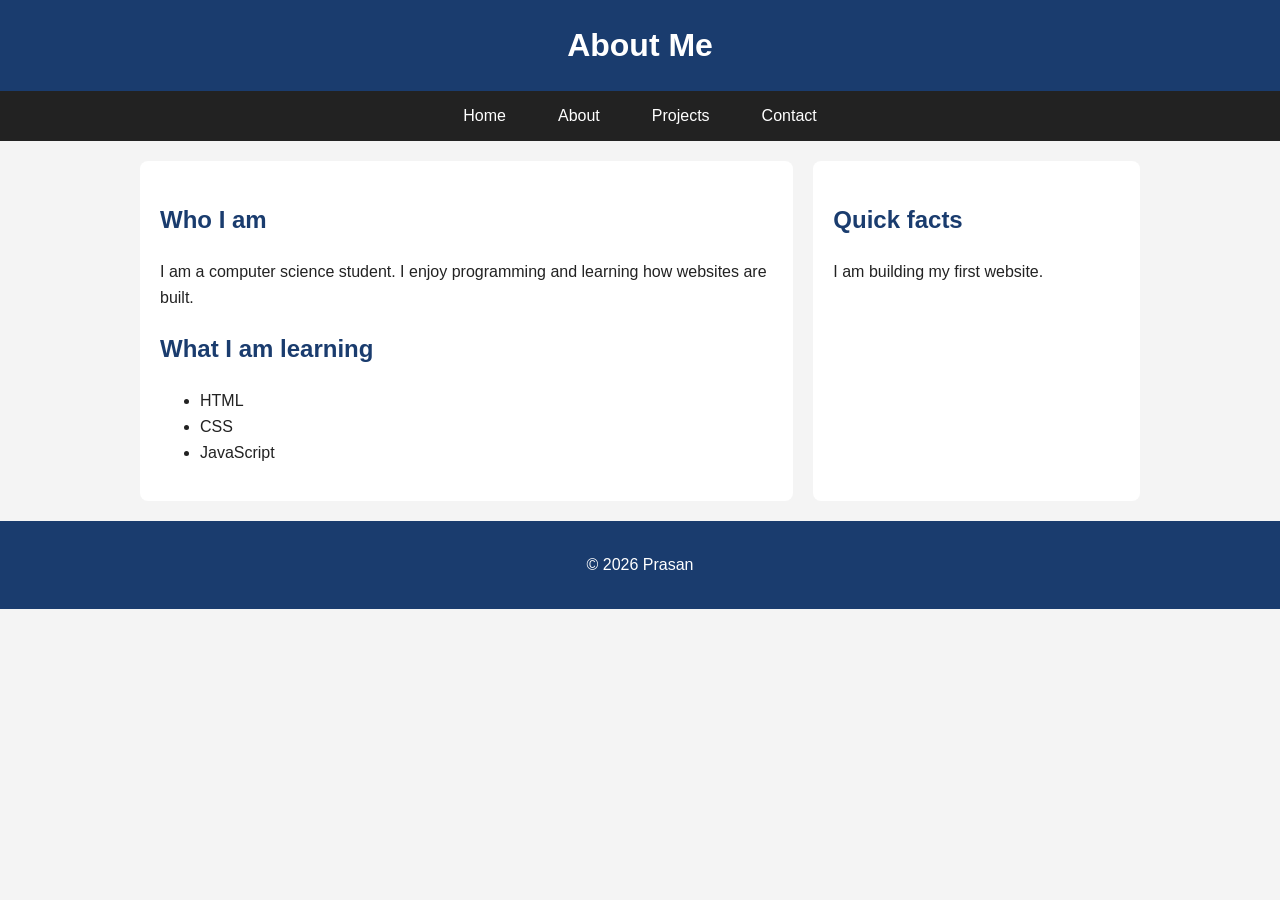
==== about.html @ 81004d93 "Create about.html" ====
<!DOCTYPE html>
<html lang="en">
<head>
  <meta charset="UTF-8">
  <meta name="viewport" content="width=device-width, initial-scale=1.0">
  <title>Prasan - About</title>
  <link rel="stylesheet" href="css/styles.css">
</head>
<body>
  <header>
    <h1>About Me</h1>
  </header>

  <nav>
    <ul>
      <li><a href="index.html">Home</a></li>
      <li><a href="about.html">About</a></li>
      <li><a href="projects.html">Projects</a></li>
      <li><a href="contact.html">Contact</a></li>
    </ul>
  </nav>

  <div class="grid-container">
    <main>
      <h2>Who I am</h2>
      <p>I am a computer science student. I enjoy programming and learning how websites are built.</p>
      <h2>What I am learning</h2>
      <ul>
        <li>HTML</li>
        <li>CSS</li>
        <li>JavaScript</li>
      </ul>
    </main>
    <aside>
      <h2>Quick facts</h2>
      <p>I am building my first website.</p>
    </aside>
  </div>

  <footer>
    <p>&copy; 2026 Prasan</p>
  </footer>
</body>
</html>
---- css/styles.css ----
:root {
  --background: #F4F4F4;
  --main: #1A3C6E;
  --accent: #E8630A;
  --text: #222222;
}

body {
  font-family: Arial, sans-serif;
  background-color: var(--background);
  color: var(--text);
  margin: 0;
  line-height: 1.6;
}

header {
  background-color: var(--main);
  color: white;
  padding: 20px;
  text-align: center;
}

nav ul {
  list-style: none;
  padding: 0;
  margin: 0;
  display: flex;
  justify-content: center;
  gap: 20px;
  background-color: var(--text);
}

nav a {
  display: block;
  padding: 12px 16px;
  color: white;
  text-decoration: none;
}

nav a:hover {
  background-color: var(--accent);
}

.grid-container {
  display: grid;
  grid-template-columns: 2fr 1fr;
  gap: 20px;
  max-width: 1000px;
  margin: 20px auto;
  padding: 0 20px;
}

main, aside {
  background-color: white;
  padding: 20px;
  border-radius: 8px;
}

h1, h2 {
  color: var(--main);
}

header h1 {
  color: white;
  margin: 0;
}

a {
  color: var(--accent);
}

footer {
  background-color: var(--main);
  color: white;
  text-align: center;
  padding: 15px;
}

#clock {
  font-size: 24px;
  font-weight: bold;
  color: var(--accent);
}

@media (max-width: 768px) {
  .grid-container {
    grid-template-columns: 1fr;
  }
  nav ul {
    flex-direction: column;
    gap: 0;
    text-align: center;
  }
}
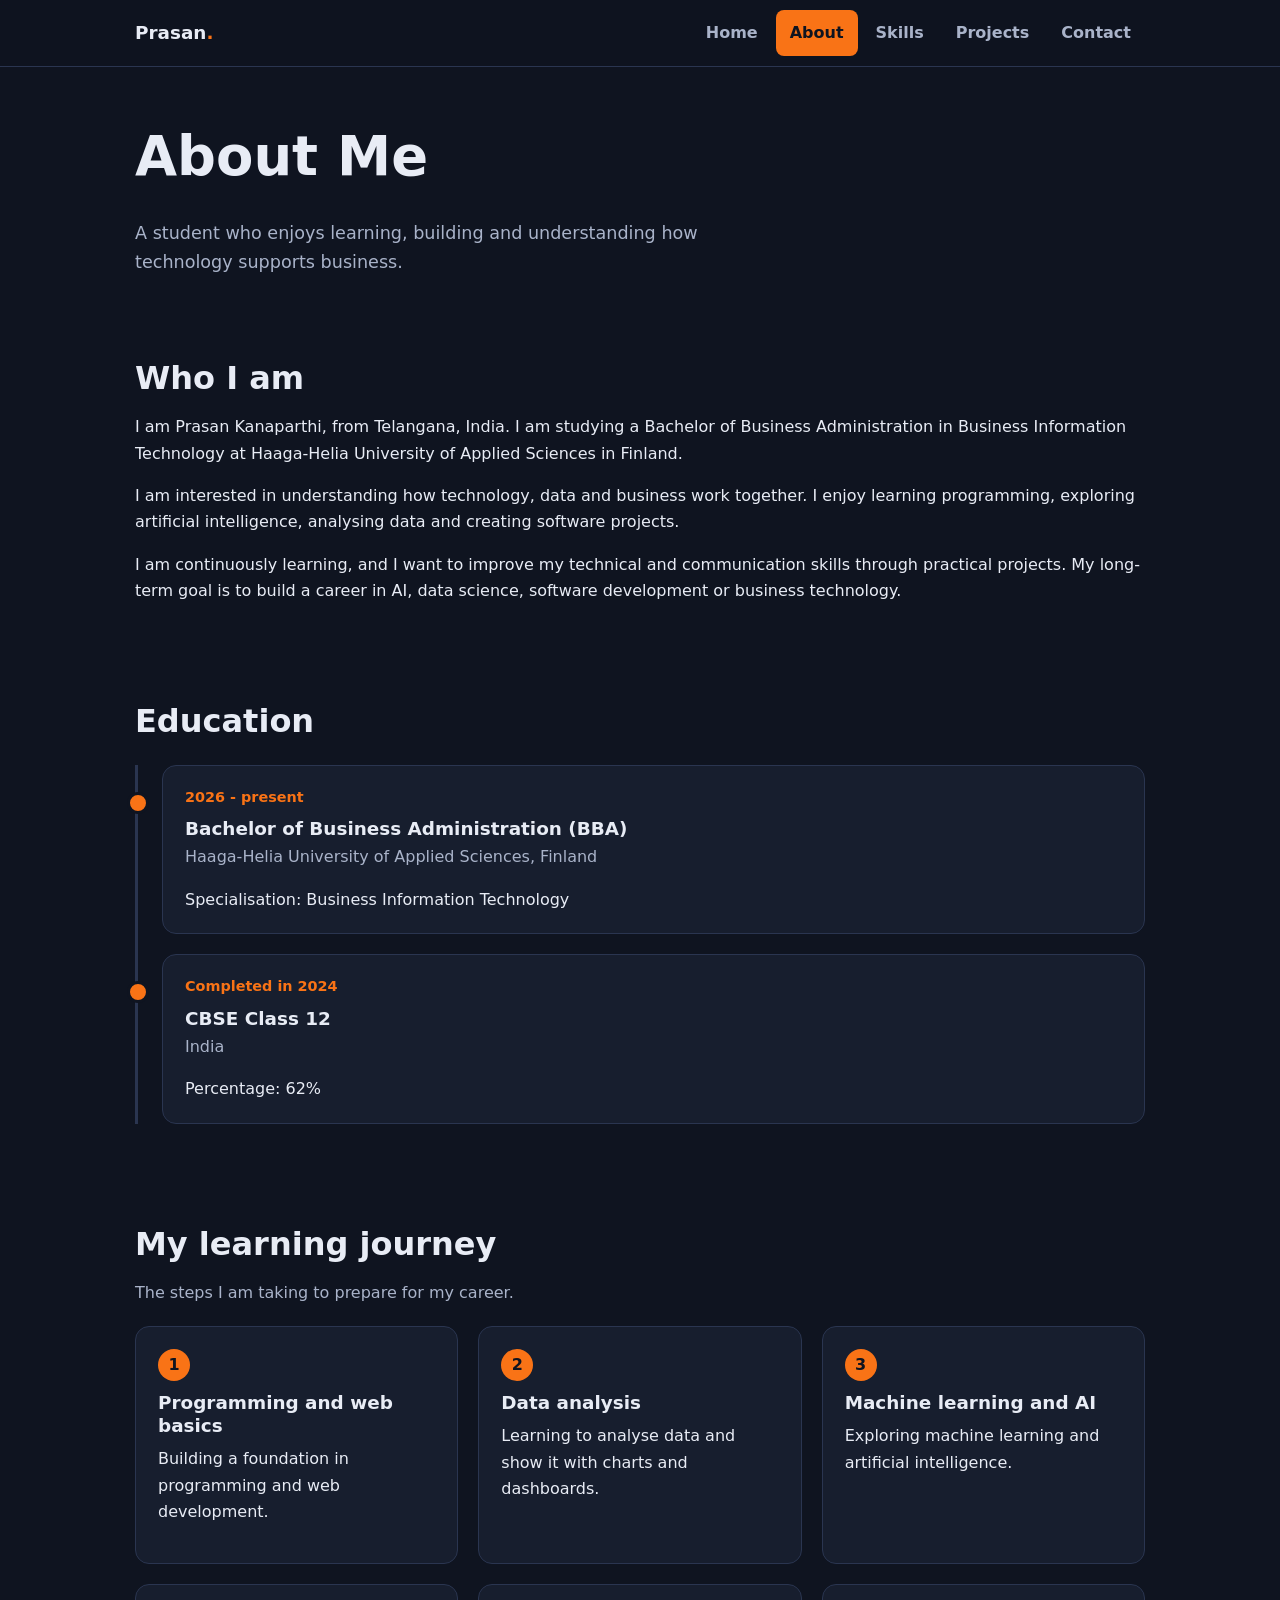
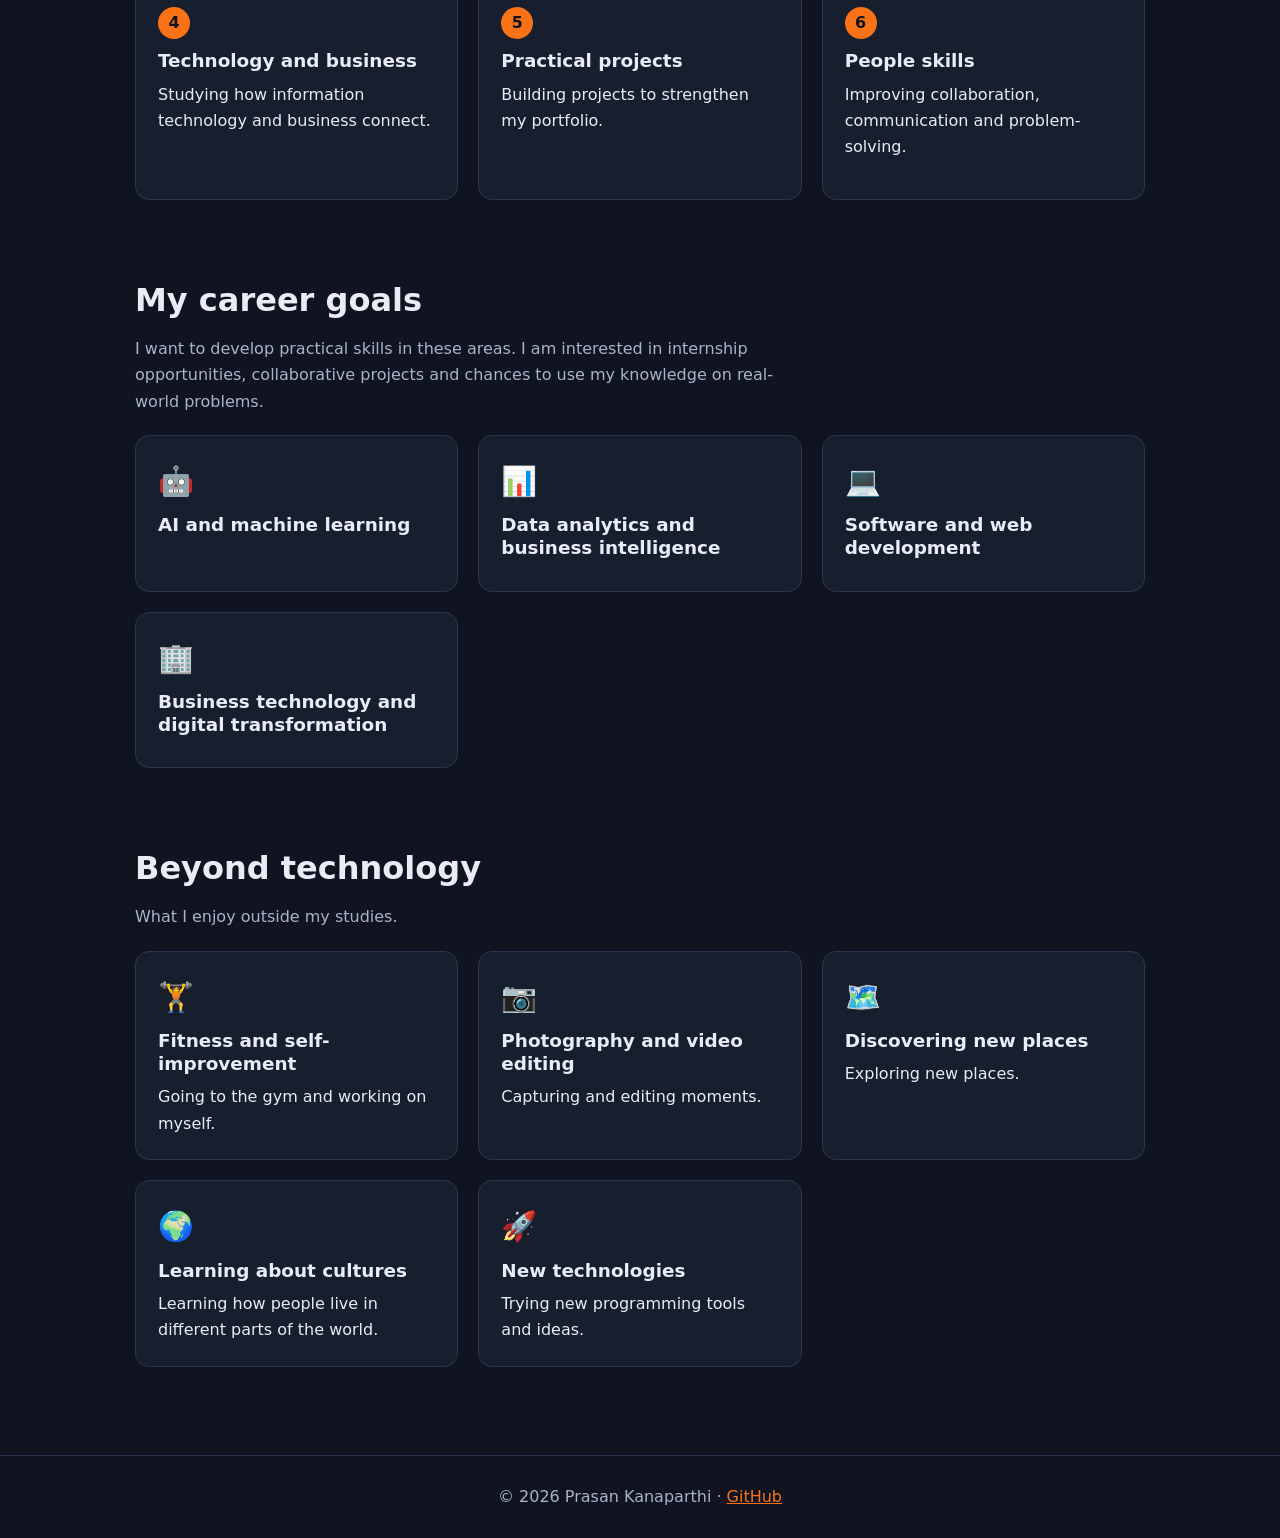
==== commit fdf19f7e: "Add files via upload" ====
--- a/about.html
+++ b/about.html
@@ -3,42 +3,151 @@
 <head>
   <meta charset="UTF-8">
   <meta name="viewport" content="width=device-width, initial-scale=1.0">
-  <title>Prasan - About</title>
+  <title>About - Prasan Kanaparthi</title>
+  <meta name="description" content="About Prasan Kanaparthi: education, learning journey, career goals and interests.">
+  <link rel="icon" href="data:image/svg+xml,%3Csvg%20xmlns='http://www.w3.org/2000/svg'%20viewBox='0%200%2064%2064'%3E%3Crect%20width='64'%20height='64'%20rx='14'%20fill='%23f97316'/%3E%3Ctext%20x='32'%20y='44'%20font-size='34'%20font-family='Arial'%20font-weight='700'%20text-anchor='middle'%20fill='%230f1420'%3EP%3C/text%3E%3C/svg%3E">
   <link rel="stylesheet" href="css/styles.css">
 </head>
 <body>
-  <header>
-    <h1>About Me</h1>
+  <a class="skip-link" href="#main">Skip to main content</a>
+
+  <header class="site-header">
+    <div class="container nav-bar">
+      <a class="brand" href="index.html">Prasan<span>.</span></a>
+      <nav aria-label="Main navigation">
+        <ul class="nav-links">
+          <li><a href="index.html">Home</a></li>
+          <li><a href="about.html" aria-current="page">About</a></li>
+          <li><a href="skills.html">Skills</a></li>
+          <li><a href="projects.html">Projects</a></li>
+          <li><a href="contact.html">Contact</a></li>
+        </ul>
+      </nav>
+    </div>
   </header>
 
-  <nav>
-    <ul>
-      <li><a href="index.html">Home</a></li>
-      <li><a href="about.html">About</a></li>
-      <li><a href="projects.html">Projects</a></li>
-      <li><a href="contact.html">Contact</a></li>
-    </ul>
-  </nav>
+  <main id="main" class="container">
+    <div class="page-title fade-up">
+      <h1>About Me</h1>
+      <p>A student who enjoys learning, building and understanding how technology supports business.</p>
+    </div>
 
-  <div class="grid-container">
-    <main>
-      <h2>Who I am</h2>
-      <p>I am a computer science student. I enjoy programming and learning how websites are built.</p>
-      <h2>What I am learning</h2>
-      <ul>
-        <li>HTML</li>
-        <li>CSS</li>
-        <li>JavaScript</li>
-      </ul>
-    </main>
-    <aside>
-      <h2>Quick facts</h2>
-      <p>I am building my first website.</p>
-    </aside>
-  </div>
+    <section class="section" aria-labelledby="bio-title">
+      <h2 id="bio-title">Who I am</h2>
+      <p>I am Prasan Kanaparthi, from Telangana, India. I am studying a Bachelor of Business Administration in Business Information Technology at Haaga-Helia University of Applied Sciences in Finland.</p>
+      <p>I am interested in understanding how technology, data and business work together. I enjoy learning programming, exploring artificial intelligence, analysing data and creating software projects.</p>
+      <p>I am continuously learning, and I want to improve my technical and communication skills through practical projects. My long-term goal is to build a career in AI, data science, software development or business technology.</p>
+    </section>
 
-  <footer>
-    <p>&copy; 2026 Prasan</p>
+    <section class="section" aria-labelledby="edu-title">
+      <h2 id="edu-title">Education</h2>
+      <ol class="timeline">
+        <li>
+          <p class="when">2026 - present</p>
+          <h3>Bachelor of Business Administration (BBA)</h3>
+          <p class="muted">Haaga-Helia University of Applied Sciences, Finland</p>
+          <p>Specialisation: Business Information Technology</p>
+        </li>
+        <li>
+          <p class="when">Completed in 2024</p>
+          <h3>CBSE Class 12</h3>
+          <p class="muted">India</p>
+          <p>Percentage: 62%</p>
+        </li>
+      </ol>
+    </section>
+
+    <section class="section" aria-labelledby="journey-title">
+      <h2 id="journey-title">My learning journey</h2>
+      <p class="section-intro">The steps I am taking to prepare for my career.</p>
+      <ol class="steps">
+        <li>
+          <h3>Programming and web basics</h3>
+          <p>Building a foundation in programming and web development.</p>
+        </li>
+        <li>
+          <h3>Data analysis</h3>
+          <p>Learning to analyse data and show it with charts and dashboards.</p>
+        </li>
+        <li>
+          <h3>Machine learning and AI</h3>
+          <p>Exploring machine learning and artificial intelligence.</p>
+        </li>
+        <li>
+          <h3>Technology and business</h3>
+          <p>Studying how information technology and business connect.</p>
+        </li>
+        <li>
+          <h3>Practical projects</h3>
+          <p>Building projects to strengthen my portfolio.</p>
+        </li>
+        <li>
+          <h3>People skills</h3>
+          <p>Improving collaboration, communication and problem-solving.</p>
+        </li>
+      </ol>
+    </section>
+
+    <section class="section" aria-labelledby="goals-title">
+      <h2 id="goals-title">My career goals</h2>
+      <p class="section-intro">I want to develop practical skills in these areas. I am interested in internship opportunities, collaborative projects and chances to use my knowledge on real-world problems.</p>
+      <div class="card-grid">
+        <div class="card">
+          <span class="icon" aria-hidden="true">🤖</span>
+          <h3>AI and machine learning</h3>
+        </div>
+        <div class="card">
+          <span class="icon" aria-hidden="true">📊</span>
+          <h3>Data analytics and business intelligence</h3>
+        </div>
+        <div class="card">
+          <span class="icon" aria-hidden="true">💻</span>
+          <h3>Software and web development</h3>
+        </div>
+        <div class="card">
+          <span class="icon" aria-hidden="true">🏢</span>
+          <h3>Business technology and digital transformation</h3>
+        </div>
+      </div>
+    </section>
+
+    <section class="section" aria-labelledby="beyond-title">
+      <h2 id="beyond-title">Beyond technology</h2>
+      <p class="section-intro">What I enjoy outside my studies.</p>
+      <div class="card-grid">
+        <div class="card">
+          <span class="icon" aria-hidden="true">🏋️</span>
+          <h3>Fitness and self-improvement</h3>
+          <p>Going to the gym and working on myself.</p>
+        </div>
+        <div class="card">
+          <span class="icon" aria-hidden="true">📷</span>
+          <h3>Photography and video editing</h3>
+          <p>Capturing and editing moments.</p>
+        </div>
+        <div class="card">
+          <span class="icon" aria-hidden="true">🗺️</span>
+          <h3>Discovering new places</h3>
+          <p>Exploring new places.</p>
+        </div>
+        <div class="card">
+          <span class="icon" aria-hidden="true">🌍</span>
+          <h3>Learning about cultures</h3>
+          <p>Learning how people live in different parts of the world.</p>
+        </div>
+        <div class="card">
+          <span class="icon" aria-hidden="true">🚀</span>
+          <h3>New technologies</h3>
+          <p>Trying new programming tools and ideas.</p>
+        </div>
+      </div>
+    </section>
+  </main>
+
+  <footer class="site-footer">
+    <div class="container">
+      <p>&copy; 2026 Prasan Kanaparthi &middot; <a href="https://github.com/prasankanaparthi">GitHub</a></p>
+    </div>
   </footer>
 </body>
 </html>
--- a/css/styles.css
+++ b/css/styles.css
@@ -1,94 +1,582 @@
+/* ===== Colours and basics ===== */
 :root {
-  --background: #F4F4F4;
-  --main: #1A3C6E;
-  --accent: #E8630A;
-  --text: #222222;
+  --bg: #0f1420;
+  --surface: #171e2e;
+  --surface-2: #1e2740;
+  --border: #2a3550;
+  --text: #e8ecf5;
+  --muted: #a9b3c9;
+  --accent: #f97316;
+  --accent-dark: #0f1420;
+  --radius: 14px;
+}
+
+* {
+  box-sizing: border-box;
+}
+
+@media (prefers-reduced-motion: no-preference) {
+  html {
+    scroll-behavior: smooth;
+  }
 }
 
 body {
-  font-family: Arial, sans-serif;
-  background-color: var(--background);
+  margin: 0;
+  background-color: var(--bg);
   color: var(--text);
+  font-family: system-ui, -apple-system, "Segoe UI", Roboto, Arial, sans-serif;
+  line-height: 1.65;
+}
+
+img {
+  max-width: 100%;
+}
+
+h1,
+h2,
+h3 {
+  line-height: 1.25;
+  margin: 0 0 0.5em;
+}
+
+h1 {
+  font-size: clamp(2.1rem, 6vw, 3.4rem);
+}
+
+h2 {
+  font-size: clamp(1.5rem, 4vw, 2rem);
+}
+
+h3 {
+  font-size: 1.15rem;
+}
+
+p {
+  margin: 0 0 1em;
+}
+
+a {
+  color: var(--accent);
+}
+
+a:hover {
+  color: #fdba74;
+}
+
+a:focus-visible,
+summary:focus-visible {
+  outline: 3px solid #fdba74;
+  outline-offset: 3px;
+  border-radius: 4px;
+}
+
+.container {
+  width: 100%;
+  max-width: 1050px;
+  margin: 0 auto;
+  padding: 0 20px;
+}
+
+/* ===== Skip link ===== */
+.skip-link {
+  position: absolute;
+  left: 12px;
+  top: -60px;
+  background: var(--accent);
+  color: var(--accent-dark);
+  padding: 10px 16px;
+  border-radius: 8px;
+  font-weight: 700;
+  text-decoration: none;
+  z-index: 100;
+}
+
+.skip-link:focus {
+  top: 12px;
+}
+
+/* ===== Header and navigation ===== */
+.site-header {
+  background-color: rgba(15, 20, 32, 0.95);
+  border-bottom: 1px solid var(--border);
+  position: sticky;
+  top: 0;
+  z-index: 50;
+}
+
+.nav-bar {
+  display: flex;
+  flex-wrap: wrap;
+  align-items: center;
+  justify-content: space-between;
+  gap: 4px 16px;
+  padding-top: 10px;
+  padding-bottom: 10px;
+}
+
+.brand {
+  color: var(--text);
+  font-weight: 800;
+  font-size: 1.15rem;
+  text-decoration: none;
+  padding: 8px 0;
+}
+
+.brand span {
+  color: var(--accent);
+}
+
+.nav-links {
+  list-style: none;
+  display: flex;
+  flex-wrap: wrap;
+  gap: 4px;
   margin: 0;
-  line-height: 1.6;
-}
-
-header {
-  background-color: var(--main);
-  color: white;
-  padding: 20px;
+  padding: 0;
+}
+
+.nav-links a {
+  display: block;
+  padding: 10px 14px;
+  color: var(--muted);
+  text-decoration: none;
+  border-radius: 8px;
+  font-weight: 600;
+  transition: background-color 0.2s, color 0.2s;
+}
+
+.nav-links a:hover {
+  background-color: var(--surface-2);
+  color: var(--text);
+}
+
+.nav-links a[aria-current="page"] {
+  color: var(--accent-dark);
+  background-color: var(--accent);
+}
+
+/* ===== Page title (inner pages) ===== */
+.page-title {
+  padding: 56px 0 24px;
+}
+
+.page-title p {
+  color: var(--muted);
+  max-width: 640px;
+  font-size: 1.1rem;
+}
+
+/* ===== Hero ===== */
+.hero {
+  display: grid;
+  grid-template-columns: 1.6fr 1fr;
+  gap: 40px;
+  align-items: center;
+  padding: 64px 0 48px;
+}
+
+.eyebrow {
+  color: var(--accent);
+  font-weight: 700;
+  letter-spacing: 0.08em;
+  text-transform: uppercase;
+  font-size: 0.85rem;
+  margin-bottom: 8px;
+}
+
+.headline {
+  font-size: clamp(1.05rem, 3vw, 1.3rem);
+  color: var(--muted);
+  font-weight: 600;
+}
+
+.hero-text p.intro {
+  max-width: 600px;
+}
+
+.button-row {
+  display: flex;
+  flex-wrap: wrap;
+  gap: 12px;
+  margin-top: 24px;
+}
+
+.btn {
+  display: inline-block;
+  padding: 12px 22px;
+  min-height: 44px;
+  border-radius: 999px;
+  font-weight: 700;
+  text-decoration: none;
+  border: 2px solid var(--accent);
+  transition: transform 0.2s, background-color 0.2s;
+}
+
+.btn:hover {
+  transform: translateY(-2px);
+}
+
+.btn-primary {
+  background-color: var(--accent);
+  color: var(--accent-dark);
+}
+
+.btn-primary:hover {
+  background-color: #fdba74;
+  border-color: #fdba74;
+  color: var(--accent-dark);
+}
+
+.btn-outline {
+  background-color: transparent;
+  color: var(--accent);
+}
+
+.btn-outline:hover {
+  background-color: var(--surface-2);
+  color: #fdba74;
+}
+
+.hero-side {
+  display: flex;
+  flex-direction: column;
+  align-items: center;
+  gap: 20px;
+}
+
+.photo {
+  width: 190px;
+  height: 190px;
+  border-radius: 50%;
+  display: flex;
+  align-items: center;
+  justify-content: center;
+  font-size: 3.2rem;
+  font-weight: 800;
+  color: var(--accent-dark);
+  background: linear-gradient(135deg, #f97316, #fdba74);
+  border: 4px solid var(--surface-2);
+}
+
+.clock-card {
+  width: 100%;
+  max-width: 280px;
   text-align: center;
-}
-
-nav ul {
+  padding: 16px;
+  background-color: var(--surface);
+  border: 1px solid var(--border);
+  border-radius: var(--radius);
+}
+
+.clock-card p {
+  margin: 0;
+  color: var(--muted);
+  font-size: 0.9rem;
+}
+
+#clock {
+  font-size: 1.9rem;
+  font-weight: 800;
+  color: var(--accent);
+  font-variant-numeric: tabular-nums;
+}
+
+/* ===== Sections and cards ===== */
+.section {
+  padding: 40px 0;
+}
+
+.section-intro {
+  color: var(--muted);
+  max-width: 680px;
+}
+
+.card-grid {
+  display: grid;
+  grid-template-columns: repeat(auto-fit, minmax(260px, 1fr));
+  gap: 20px;
+  margin-top: 20px;
+}
+
+.card {
+  background-color: var(--surface);
+  border: 1px solid var(--border);
+  border-radius: var(--radius);
+  padding: 22px;
+  transition: transform 0.2s, border-color 0.2s;
+}
+
+.card:hover {
+  transform: translateY(-3px);
+  border-color: var(--accent);
+}
+
+.card p:last-child {
+  margin-bottom: 0;
+}
+
+.icon {
+  font-size: 1.8rem;
+  display: block;
+  margin-bottom: 8px;
+}
+
+.muted {
+  color: var(--muted);
+}
+
+/* ===== Tags ===== */
+.tags {
   list-style: none;
+  display: flex;
+  flex-wrap: wrap;
+  gap: 8px;
+  margin: 12px 0 0;
   padding: 0;
+}
+
+.tags li {
+  background-color: var(--surface-2);
+  border: 1px solid var(--border);
+  color: var(--text);
+  padding: 4px 12px;
+  border-radius: 999px;
+  font-size: 0.9rem;
+}
+
+.badge {
+  display: inline-block;
+  background-color: var(--surface-2);
+  border: 1px solid var(--accent);
+  color: var(--accent);
+  padding: 2px 10px;
+  border-radius: 999px;
+  font-size: 0.8rem;
+  font-weight: 700;
+  margin-left: 8px;
+  vertical-align: middle;
+}
+
+/* ===== Timeline ===== */
+.timeline {
+  list-style: none;
+  margin: 24px 0 0;
+  padding: 0 0 0 24px;
+  border-left: 3px solid var(--border);
+}
+
+.timeline li {
+  position: relative;
+  background-color: var(--surface);
+  border: 1px solid var(--border);
+  border-radius: var(--radius);
+  padding: 20px 22px;
+  margin-bottom: 20px;
+}
+
+.timeline li::before {
+  content: "";
+  position: absolute;
+  left: -36px;
+  top: 26px;
+  width: 16px;
+  height: 16px;
+  border-radius: 50%;
+  background-color: var(--accent);
+  border: 3px solid var(--bg);
+}
+
+.timeline h3 {
+  margin-bottom: 4px;
+}
+
+.timeline .when {
+  color: var(--accent);
+  font-weight: 700;
+  font-size: 0.9rem;
+  margin-bottom: 8px;
+}
+
+.timeline p:last-child {
+  margin-bottom: 0;
+}
+
+/* ===== Journey steps ===== */
+.steps {
+  list-style: none;
+  counter-reset: step;
+  margin: 20px 0 0;
+  padding: 0;
+  display: grid;
+  grid-template-columns: repeat(auto-fit, minmax(260px, 1fr));
+  gap: 20px;
+}
+
+.steps li {
+  counter-increment: step;
+  background-color: var(--surface);
+  border: 1px solid var(--border);
+  border-radius: var(--radius);
+  padding: 22px;
+}
+
+.steps li::before {
+  content: counter(step);
+  display: inline-flex;
+  align-items: center;
+  justify-content: center;
+  width: 32px;
+  height: 32px;
+  margin-bottom: 10px;
+  border-radius: 50%;
+  background-color: var(--accent);
+  color: var(--accent-dark);
+  font-weight: 800;
+}
+
+/* ===== Projects ===== */
+.project-thumb {
+  display: flex;
+  align-items: center;
+  justify-content: center;
+  height: 120px;
+  margin: -22px -22px 18px;
+  border-radius: var(--radius) var(--radius) 0 0;
+  background: linear-gradient(135deg, var(--surface-2), #2b3a63);
+  font-size: 2.8rem;
+  border-bottom: 1px solid var(--border);
+}
+
+.project-card {
+  display: flex;
+  flex-direction: column;
+}
+
+.project-actions {
+  margin-top: 16px;
+}
+
+.placeholder-note {
+  display: inline-block;
+  color: var(--muted);
+  font-style: italic;
+  font-size: 0.9rem;
+}
+
+details {
+  margin-top: 14px;
+  border-top: 1px solid var(--border);
+  padding-top: 12px;
+}
+
+summary {
+  cursor: pointer;
+  color: var(--accent);
+  font-weight: 700;
+}
+
+details p {
+  margin: 10px 0 0;
+  color: var(--muted);
+}
+
+/* ===== Contact ===== */
+.contact-list {
+  list-style: none;
   margin: 0;
-  display: flex;
-  justify-content: center;
-  gap: 20px;
-  background-color: var(--text);
-}
-
-nav a {
+  padding: 0;
+}
+
+.contact-list li {
+  padding: 12px 0;
+  border-bottom: 1px solid var(--border);
+}
+
+.contact-list li:last-child {
+  border-bottom: none;
+}
+
+.contact-list strong {
   display: block;
-  padding: 12px 16px;
-  color: white;
-  text-decoration: none;
-}
-
-nav a:hover {
-  background-color: var(--accent);
-}
-
-.grid-container {
-  display: grid;
-  grid-template-columns: 2fr 1fr;
-  gap: 20px;
-  max-width: 1000px;
-  margin: 20px auto;
-  padding: 0 20px;
-}
-
-main, aside {
-  background-color: white;
-  padding: 20px;
-  border-radius: 8px;
-}
-
-h1, h2 {
-  color: var(--main);
-}
-
-header h1 {
-  color: white;
+  color: var(--muted);
+  font-size: 0.85rem;
+  text-transform: uppercase;
+  letter-spacing: 0.06em;
+}
+
+/* ===== Footer ===== */
+.site-footer {
+  margin-top: 48px;
+  padding: 28px 0;
+  border-top: 1px solid var(--border);
+  color: var(--muted);
+  text-align: center;
+}
+
+.site-footer p {
   margin: 0;
 }
 
-a {
-  color: var(--accent);
-}
-
-footer {
-  background-color: var(--main);
-  color: white;
-  text-align: center;
-  padding: 15px;
-}
-
-#clock {
-  font-size: 24px;
-  font-weight: bold;
-  color: var(--accent);
-}
-
+/* ===== Animation (switched off if the visitor prefers less motion) ===== */
+@media (prefers-reduced-motion: no-preference) {
+  .fade-up {
+    animation: fadeUp 0.7s ease both;
+  }
+
+  .fade-up.delay-1 {
+    animation-delay: 0.15s;
+  }
+
+  .fade-up.delay-2 {
+    animation-delay: 0.3s;
+  }
+}
+
+@keyframes fadeUp {
+  from {
+    opacity: 0;
+    transform: translateY(18px);
+  }
+
+  to {
+    opacity: 1;
+    transform: translateY(0);
+  }
+}
+
+/* ===== Phones and small tablets ===== */
 @media (max-width: 768px) {
-  .grid-container {
+  .hero {
     grid-template-columns: 1fr;
-  }
-  nav ul {
-    flex-direction: column;
-    gap: 0;
+    padding-top: 40px;
+    gap: 28px;
+  }
+
+  .hero-side {
+    order: -1;
+  }
+
+  .photo {
+    width: 140px;
+    height: 140px;
+    font-size: 2.4rem;
+  }
+
+  .nav-bar {
+    justify-content: center;
+  }
+
+  .nav-links {
+    justify-content: center;
+  }
+
+  .nav-links a {
+    padding: 10px 12px;
+  }
+
+  .button-row .btn {
+    flex: 1 1 100%;
     text-align: center;
   }
 }
